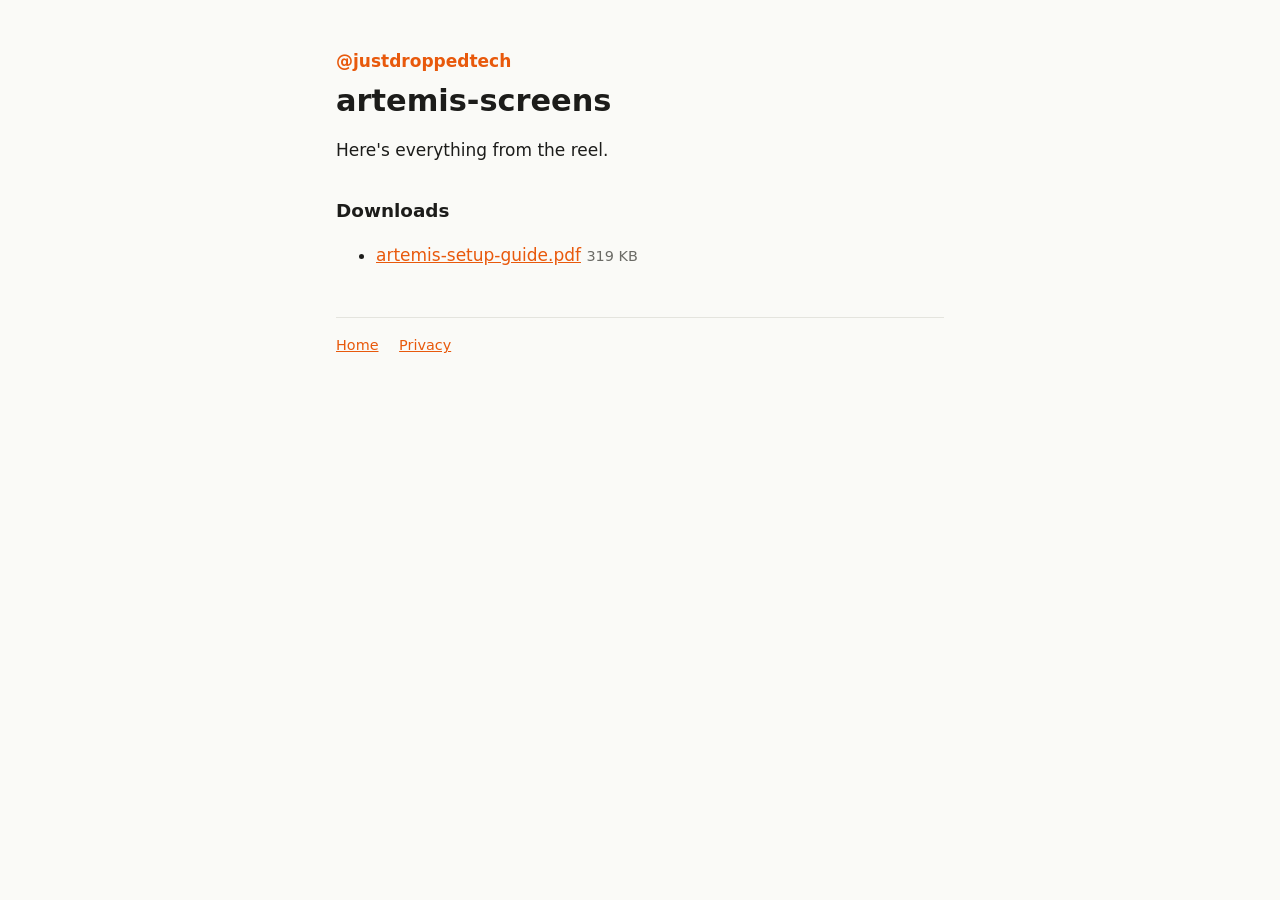
==== artemis-setup/index.html @ a44d1ad3 "Guide page: artemis-setup" ====
<!doctype html>
<html lang="en">
<head>
  <meta charset="utf-8">
  <meta name="viewport" content="width=device-width, initial-scale=1">
  <title>artemis-screens</title>
  <meta name="description" content="Here&#39;s everything from the reel.">
  <!-- what a link preview shows (Instagram DMs, WhatsApp, …): the title, the intro and the reel's cover -->
  <meta property="og:type" content="website">
  <meta property="og:url" content="https://justdroppedtech.github.io/artemis-setup/">
  <meta property="og:title" content="artemis-screens">
  <meta property="og:description" content="Here&#39;s everything from the reel.">
  <meta property="og:image" content="https://justdroppedtech.github.io/artemis-setup/cover.jpg">
  <meta name="twitter:card" content="summary_large_image">
  <link rel="stylesheet" href="/style.css">
</head>
<body>
  <main>
    <a class="handle" href="https://www.instagram.com/justdroppedtech/">@justdroppedtech</a>
    <h1>artemis-screens</h1>
    <p>Here&#39;s everything from the reel.</p>
    <h2>Downloads</h2>
    <ul>
      <li><a href="artemis-setup-guide.pdf" download>artemis-setup-guide.pdf</a> <span class="muted">319 KB</span></li>
    </ul>
    <footer class="muted">
      <a href="/">Home</a>
      <a href="/privacy/">Privacy</a>
    </footer>
  </main>
</body>
</html>
---- style.css ----
:root {
  --bg: #fafaf7;
  --text: #1c1c1a;
  --muted: #6b6b66;
  --line: #e4e4de;
  --accent: #e8590c;
}
@media (prefers-color-scheme: dark) {
  :root {
    --bg: #141413;
    --text: #f0efe9;
    --muted: #a3a29b;
    --line: #2c2c29;
    --accent: #ff8a3d;
  }
}
* { box-sizing: border-box; }
body {
  margin: 0;
  background: var(--bg);
  color: var(--text);
  font: 17px/1.6 system-ui, -apple-system, "Segoe UI", Roboto, sans-serif;
}
main { max-width: 640px; margin: 0 auto; padding: 48px 16px 64px; }
.handle { color: var(--accent); font-weight: 600; text-decoration: none; }
h1 { font-size: 1.9rem; line-height: 1.2; margin: 8px 0 12px; }
h2 { font-size: 1.15rem; margin: 32px 0 8px; }
p, li { color: var(--text); }
.muted { color: var(--muted); font-size: 0.9rem; }
a { color: var(--accent); }
footer { margin-top: 48px; padding-top: 16px; border-top: 1px solid var(--line); }
footer a { margin-right: 16px; }
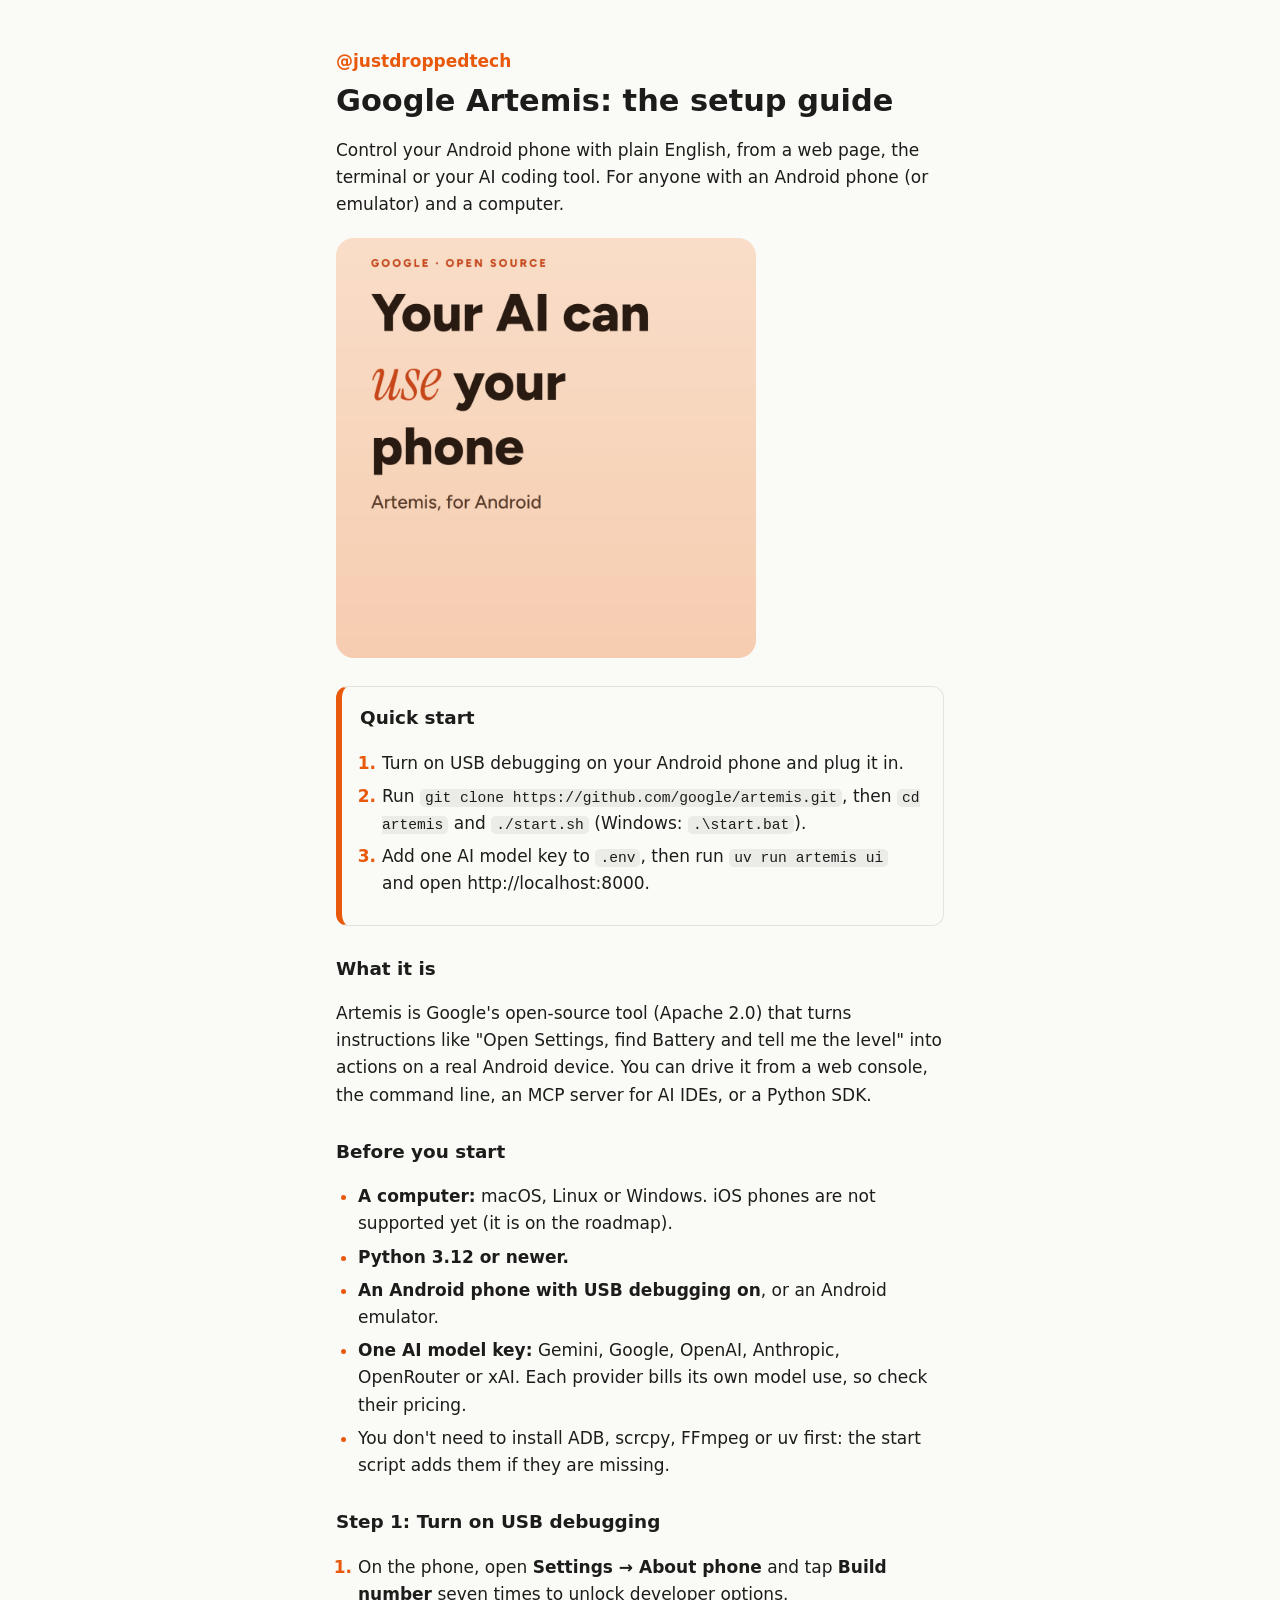
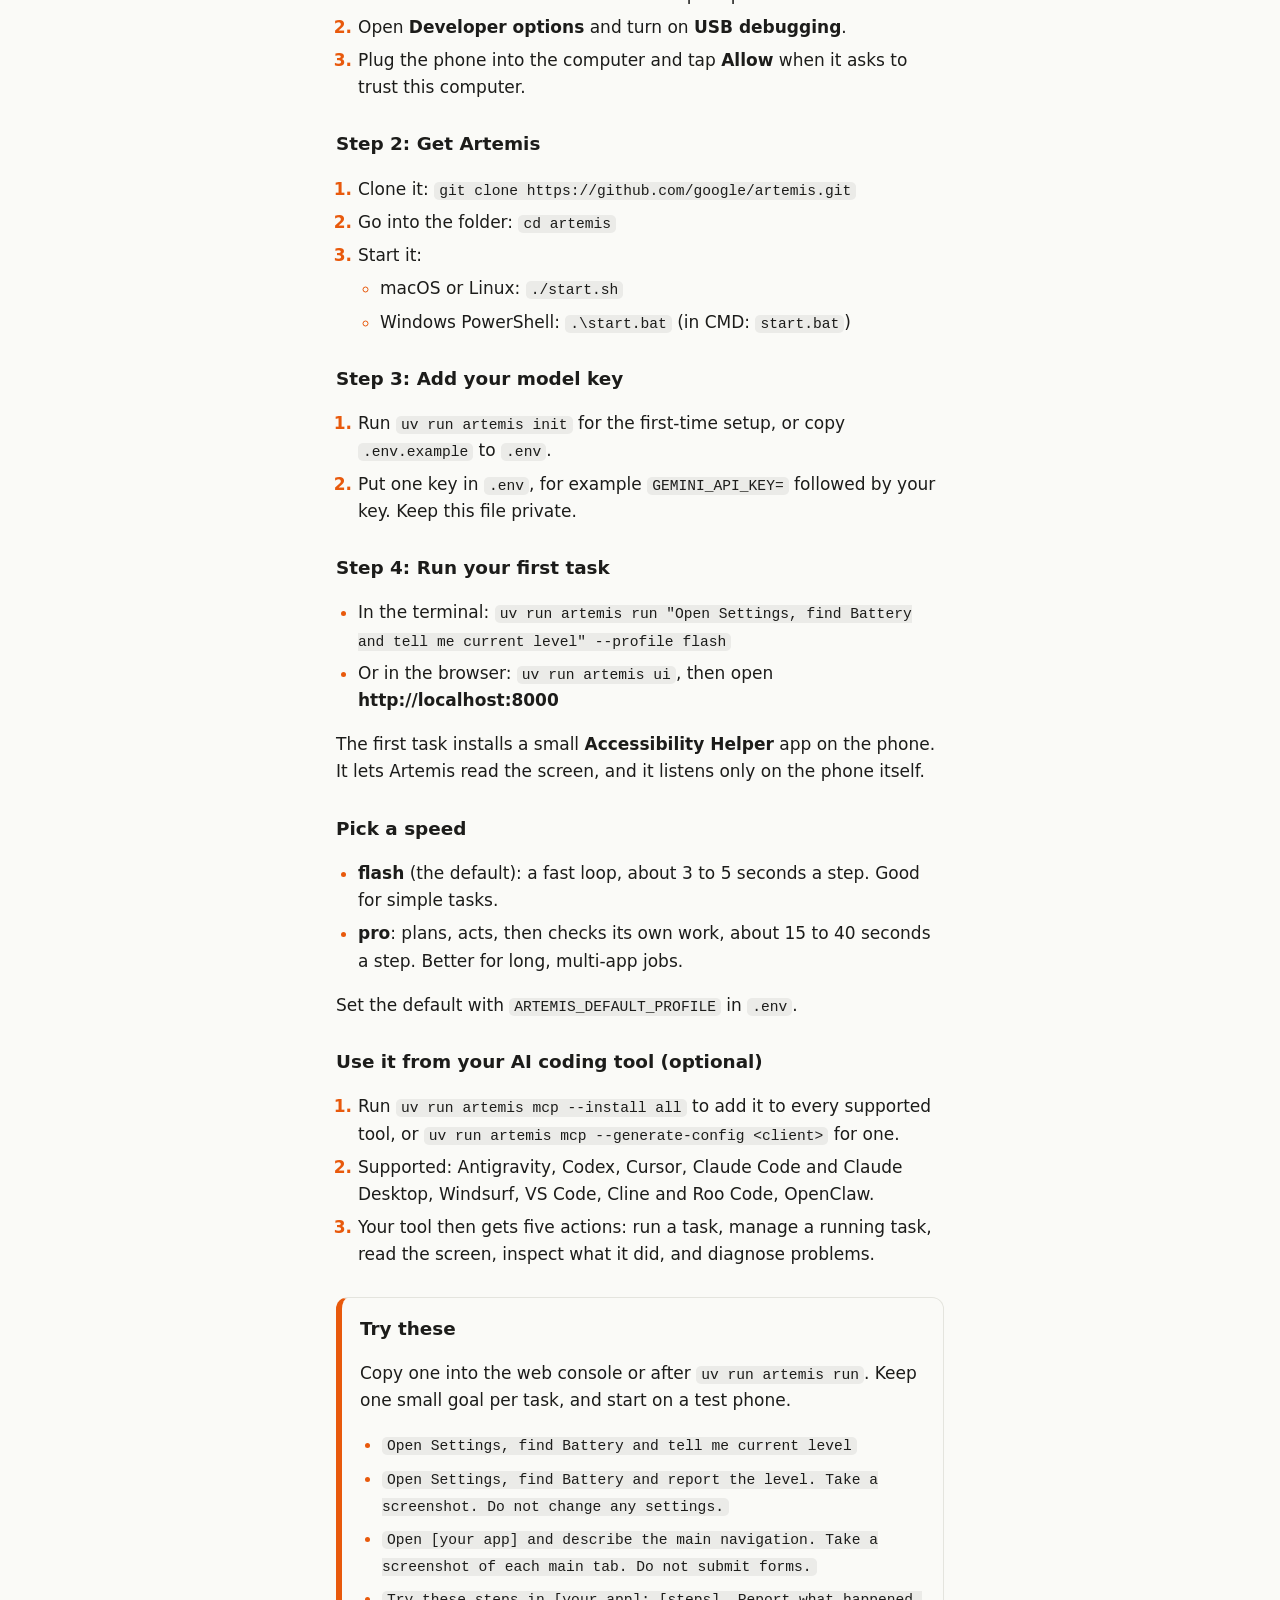
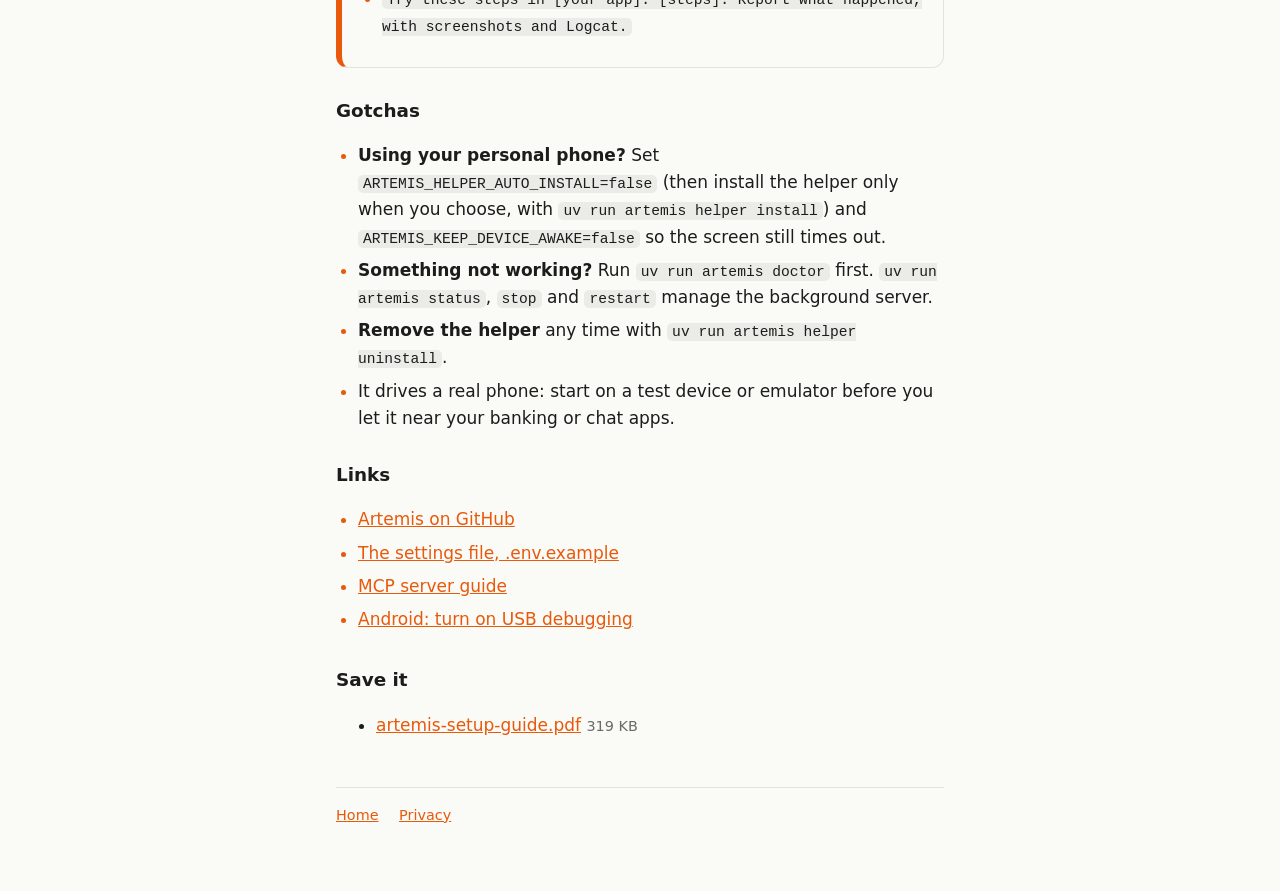
==== commit def99237: "Guide page: artemis-setup" ====
--- a/artemis-setup/index.html
+++ b/artemis-setup/index.html
@@ -3,23 +3,162 @@
 <head>
   <meta charset="utf-8">
   <meta name="viewport" content="width=device-width, initial-scale=1">
-  <title>artemis-screens</title>
-  <meta name="description" content="Here&#39;s everything from the reel.">
+  <title>Google Artemis: the setup guide</title>
+  <meta name="description" content="Control your Android phone with plain English, from a web page, the terminal or your AI coding tool. For anyone with an Android phone (or emulator) and a computer.">
   <!-- what a link preview shows (Instagram DMs, WhatsApp, …): the title, the intro and the reel's cover -->
   <meta property="og:type" content="website">
   <meta property="og:url" content="https://justdroppedtech.github.io/artemis-setup/">
-  <meta property="og:title" content="artemis-screens">
-  <meta property="og:description" content="Here&#39;s everything from the reel.">
+  <meta property="og:title" content="Google Artemis: the setup guide">
+  <meta property="og:description" content="Control your Android phone with plain English, from a web page, the terminal or your AI coding tool. For anyone with an Android phone (or emulator) and a computer.">
   <meta property="og:image" content="https://justdroppedtech.github.io/artemis-setup/cover.jpg">
   <meta name="twitter:card" content="summary_large_image">
   <link rel="stylesheet" href="/style.css">
+  <style>
+    .art { display: block; width: 100%; max-width: 420px; aspect-ratio: 1; object-fit: cover; border-radius: 18px; margin: 20px 0 8px; }
+    .guide section { margin: 28px 0; }
+    .guide section.card { border: 1px solid var(--line); border-left: 6px solid var(--accent); border-radius: 12px; padding: 4px 18px 10px; }
+    .guide h2 { margin-top: 12px; }
+    .guide ol, .guide ul { padding-left: 22px; } .guide li { margin: 6px 0; } .guide li::marker { color: var(--accent); font-weight: 700; }
+    .guide aside { border-left: 4px solid var(--accent); padding: 4px 12px; margin: 12px 0; color: var(--muted); }
+    .guide code { font: 0.86em ui-monospace, Consolas, monospace; font-variant-ligatures: none; background: rgba(127,127,127,.12);
+      padding: 1px 5px; border-radius: 5px; overflow-wrap: anywhere; }
+  </style>
 </head>
 <body>
   <main>
     <a class="handle" href="https://www.instagram.com/justdroppedtech/">@justdroppedtech</a>
-    <h1>artemis-screens</h1>
-    <p>Here&#39;s everything from the reel.</p>
-    <h2>Downloads</h2>
+    <h1>Google Artemis: the setup guide</h1>
+    <p>Control your Android phone with plain English, from a web page, the terminal or your AI coding tool. For anyone with an Android phone (or emulator) and a computer.</p>
+    <img class="art" src="cover.jpg" alt="">
+    <div class="guide">
+<section class="card">
+<h2>Quick start</h2>
+<ol>
+<li>Turn on USB debugging on your Android phone and plug it in.
+</li>
+<li>Run <code>git clone https://github.com/google/artemis.git</code>, then <code>cd artemis</code> and <code>./start.sh</code> (Windows: <code>.\start.bat</code>).
+</li>
+<li>Add one AI model key to <code>.env</code>, then run <code>uv run artemis ui</code> and open http://localhost:8000.
+</li></ol>
+</section>
+<section>
+<h2>What it is</h2>
+<p>Artemis is Google's open-source tool (Apache 2.0) that turns instructions like &quot;Open Settings, find Battery and tell me the level&quot; into actions on a real Android device. You can drive it from a web console, the command line, an MCP server for AI IDEs, or a Python SDK.</p>
+</section>
+<section>
+<h2>Before you start</h2>
+<ul>
+<li><strong>A computer:</strong> macOS, Linux or Windows. iOS phones are not supported yet (it is on the roadmap).
+</li>
+<li><strong>Python 3.12 or newer.</strong>
+</li>
+<li><strong>An Android phone with USB debugging on</strong>, or an Android emulator.
+</li>
+<li><strong>One AI model key:</strong> Gemini, Google, OpenAI, Anthropic, OpenRouter or xAI. Each provider bills its own model use, so check their pricing.
+</li>
+<li>You don't need to install ADB, scrcpy, FFmpeg or uv first: the start script adds them if they are missing.
+</li></ul>
+</section>
+<section>
+<h2>Step 1: Turn on USB debugging</h2>
+<ol>
+<li>On the phone, open <strong>Settings → About phone</strong> and tap <strong>Build number</strong> seven times to unlock developer options.
+</li>
+<li>Open <strong>Developer options</strong> and turn on <strong>USB debugging</strong>.
+</li>
+<li>Plug the phone into the computer and tap <strong>Allow</strong> when it asks to trust this computer.
+</li></ol>
+</section>
+<section>
+<h2>Step 2: Get Artemis</h2>
+<ol>
+<li>Clone it: <code>git clone https://github.com/google/artemis.git</code>
+</li>
+<li>Go into the folder: <code>cd artemis</code>
+</li>
+<li>Start it:
+<ul>
+<li>macOS or Linux: <code>./start.sh</code>
+</li>
+<li>Windows PowerShell: <code>.\start.bat</code> (in CMD: <code>start.bat</code>)
+</li></ul>
+</li></ol>
+</section>
+<section>
+<h2>Step 3: Add your model key</h2>
+<ol>
+<li>Run <code>uv run artemis init</code> for the first-time setup, or copy <code>.env.example</code> to <code>.env</code>.
+</li>
+<li>Put one key in <code>.env</code>, for example <code>GEMINI_API_KEY=</code> followed by your key. Keep this file private.
+</li></ol>
+</section>
+<section>
+<h2>Step 4: Run your first task</h2>
+<ul>
+<li>In the terminal: <code>uv run artemis run &quot;Open Settings, find Battery and tell me current level&quot; --profile flash</code>
+</li>
+<li>Or in the browser: <code>uv run artemis ui</code>, then open <strong>http://localhost:8000</strong>
+</li></ul>
+<p>The first task installs a small <strong>Accessibility Helper</strong> app on the phone. It lets Artemis read the screen, and it listens only on the phone itself.</p>
+</section>
+<section>
+<h2>Pick a speed</h2>
+<ul>
+<li><strong>flash</strong> (the default): a fast loop, about 3 to 5 seconds a step. Good for simple tasks.
+</li>
+<li><strong>pro</strong>: plans, acts, then checks its own work, about 15 to 40 seconds a step. Better for long, multi-app jobs.
+</li></ul>
+<p>Set the default with <code>ARTEMIS_DEFAULT_PROFILE</code> in <code>.env</code>.</p>
+</section>
+<section>
+<h2>Use it from your AI coding tool (optional)</h2>
+<ol>
+<li>Run <code>uv run artemis mcp --install all</code> to add it to every supported tool, or <code>uv run artemis mcp --generate-config &lt;client&gt;</code> for one.
+</li>
+<li>Supported: Antigravity, Codex, Cursor, Claude Code and Claude Desktop, Windsurf, VS Code, Cline and Roo Code, OpenClaw.
+</li>
+<li>Your tool then gets five actions: run a task, manage a running task, read the screen, inspect what it did, and diagnose problems.
+</li></ol>
+</section>
+<section class="card">
+<h2>Try these</h2>
+<p>Copy one into the web console or after <code>uv run artemis run</code>. Keep one small goal per task, and start on a test phone.</p>
+<ul>
+<li><code>Open Settings, find Battery and tell me current level</code>
+</li>
+<li><code>Open Settings, find Battery and report the level. Take a screenshot. Do not change any settings.</code>
+</li>
+<li><code>Open [your app] and describe the main navigation. Take a screenshot of each main tab. Do not submit forms.</code>
+</li>
+<li><code>Try these steps in [your app]: [steps]. Report what happened, with screenshots and Logcat.</code>
+</li></ul>
+</section>
+<section>
+<h2>Gotchas</h2>
+<ul>
+<li><strong>Using your personal phone?</strong> Set <code>ARTEMIS_HELPER_AUTO_INSTALL=false</code> (then install the helper only when you choose, with <code>uv run artemis helper install</code>) and <code>ARTEMIS_KEEP_DEVICE_AWAKE=false</code> so the screen still times out.
+</li>
+<li><strong>Something not working?</strong> Run <code>uv run artemis doctor</code> first. <code>uv run artemis status</code>, <code>stop</code> and <code>restart</code> manage the background server.
+</li>
+<li><strong>Remove the helper</strong> any time with <code>uv run artemis helper uninstall</code>.
+</li>
+<li>It drives a real phone: start on a test device or emulator before you let it near your banking or chat apps.
+</li></ul>
+</section>
+<section>
+<h2>Links</h2>
+<ul>
+<li><a href="https://github.com/google/artemis">Artemis on GitHub</a>
+</li>
+<li><a href="https://github.com/google/artemis/blob/main/.env.example">The settings file, .env.example</a>
+</li>
+<li><a href="https://github.com/google/artemis/blob/main/mcp_server/README.md">MCP server guide</a>
+</li>
+<li><a href="https://developer.android.com/studio/run/device">Android: turn on USB debugging</a>
+</li></ul>
+</section>
+    </div>
+    <h2>Save it</h2>
     <ul>
       <li><a href="artemis-setup-guide.pdf" download>artemis-setup-guide.pdf</a> <span class="muted">319 KB</span></li>
     </ul>
